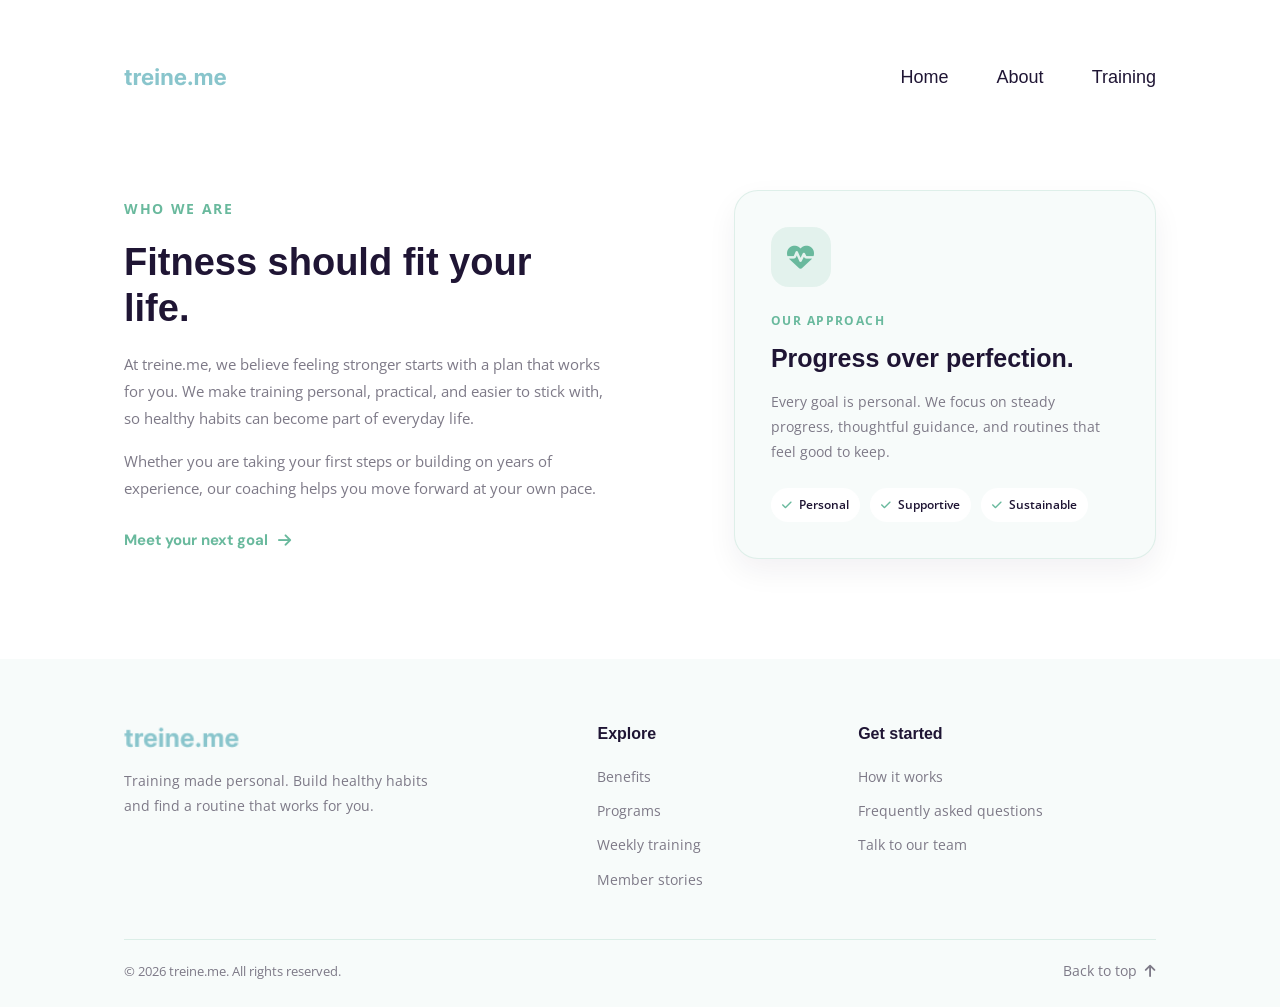
==== about.html @ 1affdba7 "about page added" ====
<!doctype html>
<html lang="en">
  <head>
    <meta charset="UTF-8" />
    <meta name="viewport" content="width=device-width, initial-scale=1.0" />
    <title>About | treine.me</title>
    <link rel="preconnect" href="https://fonts.googleapis.com" />
    <link rel="preconnect" href="https://fonts.gstatic.com" crossorigin />
    <link
      href="https://fonts.googleapis.com/css2?family=DM+Sans:ital,opsz,wght@0,9..40,100..1000;1,9..40,100..1000;family=Mulish:ital,wght@0,200..1000;1,200..1000&family=Open+Sans:ital,wght@0,300..800;1,300..800&display=swap"
      rel="stylesheet"
    />
    <link rel="stylesheet" href="./css/all.min.css" />
    <link rel="stylesheet" href="./css/style.css" />
  </head>
  <body>
    <!-- ==== Navbar Section Start ==== -->
    <nav id="navbar">
      <div class="container">
        <div class="nav_wrapper">
          <div class="logo">
            <a href="./index.html#banner" aria-label="treine.me home">
              <img src="./images/logo.png" alt="treine.me" />
            </a>
          </div>
          <ul class="nav_menu">
            <li><a href="./index.html#banner">Home</a></li>
            <li><a href="#about" aria-current="page">About</a></li>
            <li><a href="./index.html#programs">Training</a></li>
          </ul>
        </div>
      </div>
    </nav>
    <!-- ==== Navbar Section End ==== -->

    <!-- ==== About Section Start ==== -->
    <main>
      <section id="about">
        <div class="container about_wrapper">
          <div class="about_content">
            <p class="section_tag">who we are</p>
            <h1>Fitness should fit your life.</h1>
            <p class="about_text">
              At treine.me, we believe feeling stronger starts with a plan that
              works for you. We make training personal, practical, and easier to
              stick with, so healthy habits can become part of everyday life.
            </p>
            <p class="about_text">
              Whether you are taking your first steps or building on years of
              experience, our coaching helps you move forward at your own pace.
            </p>
            <a href="./index.html#join_now" class="about_link">
              Meet your next goal
              <i class="fa-solid fa-arrow-right" aria-hidden="true"></i>
            </a>
          </div>

          <div class="about_highlight">
            <div class="about_highlight_icon">
              <i class="fa-solid fa-heart-pulse" aria-hidden="true"></i>
            </div>
            <p class="about_highlight_tag">our approach</p>
            <h2>Progress over perfection.</h2>
            <p class="about_highlight_text">
              Every goal is personal. We focus on steady progress, thoughtful
              guidance, and routines that feel good to keep.
            </p>
            <div class="about_values">
              <span><i class="fa-solid fa-check" aria-hidden="true"></i> Personal</span>
              <span><i class="fa-solid fa-check" aria-hidden="true"></i> Supportive</span>
              <span><i class="fa-solid fa-check" aria-hidden="true"></i> Sustainable</span>
            </div>
          </div>
        </div>
      </section>
    </main>
    <!-- ==== About Section End ==== -->

    <!-- ==== Footer Section Start ==== -->
    <footer id="footer">
      <div class="container">
        <div class="footer_main">
          <div class="footer_brand">
            <a href="./index.html#banner" aria-label="treine.me home">
              <img src="./images/logo.png" alt="treine.me" />
            </a>
            <p>
              Training made personal. Build healthy habits and find a routine
              that works for you.
            </p>
          </div>

          <div class="footer_column">
            <h2>Explore</h2>
            <ul>
              <li><a href="./index.html#features">Benefits</a></li>
              <li><a href="./index.html#programs">Programs</a></li>
              <li><a href="./index.html#training_schedule">Weekly training</a></li>
              <li><a href="./index.html#testimonials">Member stories</a></li>
            </ul>
          </div>

          <div class="footer_column">
            <h2>Get started</h2>
            <ul>
              <li><a href="./index.html#journey">How it works</a></li>
              <li><a href="./index.html#faq">Frequently asked questions</a></li>
              <li><a href="./index.html#join_now">Talk to our team</a></li>
            </ul>
          </div>
        </div>

        <div class="footer_bottom">
          <p>&copy; 2026 treine.me. All rights reserved.</p>
          <a href="#navbar">
            Back to top
            <i class="fa-solid fa-arrow-up" aria-hidden="true"></i>
          </a>
        </div>
      </div>
    </footer>
    <!-- ==== Footer Section End ==== -->
  </body>
</html>
---- css/style.css ----
*{
    padding: 0;
    margin: 0;
    box-sizing: border-box;
    font-family: "Mulish", sans-serif;
}
ul,ol,dl{
    list-style-type: none;
}
a{
    text-decoration: none;
}
h1,h2,h3,h4,h5,h6,p{
    padding: 0;
    margin: 0;
    line-height: 0.8;
}
.container{
    max-width: 1032px;
    margin: 0 auto;
}

/* ==== Navbar Section Style Start ==== */
#navbar {
  padding-top: 64px;
}

.nav_wrapper {
  display: flex;
  align-items: center;
  justify-content: space-between;
}

.nav_menu {
  display: flex;
  align-items: center;
  gap: 48px;
}

.nav_menu li a {
  font-weight: 400;
  font-size: 18px;
  line-height: 23px;
  color: #1F1534;
  transition: all linear 0.3s;
}

.nav_menu li a:hover {
  font-weight: 700;
}
/* ==== Navbar Section Style End ==== */


/* ==== Banner Section Style Start ==== */
#banner {
  padding: 21px 0;
}

.banner_wrapper {
  display: flex;
  align-items: center;
  justify-content: space-between;
}

.banner_content {
  width: 50%;
}

.banner_content h1 {
  font-weight: 400;
  font-size: 48px;
  line-height: 150%;
  color: #000000;
}

.banner_content h1 span {
  font-weight: 700;
  color: #89C5CC;
}

.banner_content p {
  width: 400px;
  font-family: "Open Sans", sans-serif;
  font-weight: 400;
  font-size: 16px;
  line-height: 160%;
  color: #7D7987;
  margin-top: 16px;
  margin-bottom: 48px;
}

.banner_content p span {
  font-weight: 700;
}

.btn_start {
  display: inline-flex;
  align-items: center;
  gap: 8px;
  padding: 16px 32px;
  border-radius: 4px;
  background: #69B99D;
  font-family: "DM Sans", sans-serif;
  font-weight: 500;
  font-size: 16px;
  line-height: 21px;
  color: #F9F9F9;
}

.btn_start i {
  font-size: 24px;
}

.btn_start:hover {
  background: #F9F9F9;
  color: #69B99D;
  transform: translateY(-2px);
}

.banner_img {
  width: 50%;
  display: flex;
  justify-content: flex-end;
}

.banner_img img {
  width: 520px;
  height: 515px;
}

.banner_footer {
  margin-top: 45px;
  display: flex;
  justify-content: center;
  align-items: center;
  position: relative;
}

.message_note {
  font-family: "Open Sans", sans-serif;
  font-weight: 400;
  font-size: 14px;
  line-height: 160%;
  color: #000000;
  text-align: center;
}

.message_note span {
  font-weight: 700;
}

.dots_pattern {
  position: absolute;
  content: "";
  right: -50px;
  bottom: -70px;
}

.dots_pattern img {
  width: 98px;
  height: 88px;
}
/* ==== Banner Section Style End ==== */

/* ==== Features Section Style Start ==== */
#features {
  padding: 80px 0 120px;
}

.section_heading {
  text-align: center;
  margin-bottom: 48px;
}

.section_tag {
  font-family: "Open Sans", sans-serif;
  font-weight: 700;
  font-size: 14px;
  line-height: 160%;
  letter-spacing: 0.12em;
  text-transform: uppercase;
  color: #69B99D;
  margin-bottom: 20px;
}

.section_heading h2 {
  font-weight: 700;
  font-size: 38px;
  line-height: 120%;
  color: #1F1534;
}

.features_wrapper {
  display: flex;
  align-items: stretch;
  justify-content: center;
  gap: 30px;
  flex-wrap: wrap;
}

.feature_item {
  width: 320px;
  background: #ffffff;
  border: 1px solid rgba(105, 185, 157, 0.18);
  border-radius: 20px;
  padding: 32px 24px;
  box-shadow: 0 12px 30px rgba(31, 21, 52, 0.08);
  transition: all linear 0.3s;
}

.feature_item:hover {
  transform: translateY(-8px);
  box-shadow: 0 18px 35px rgba(31, 21, 52, 0.12);
}

.feature_icon {
  width: 64px;
  height: 64px;
  display: flex;
  align-items: center;
  justify-content: center;
  background: rgba(105, 185, 157, 0.12);
  border-radius: 16px;
  margin-bottom: 24px;
}

.feature_icon i {
  font-size: 28px;
  color: #69B99D;
}

.feature_item h3 {
  font-weight: 700;
  font-size: 24px;
  line-height: 130%;
  color: #1F1534;
  margin-bottom: 16px;
}

.feature_item p {
  font-family: "Open Sans", sans-serif;
  font-weight: 400;
  font-size: 15px;
  line-height: 180%;
  color: #7D7987;
}
/* ==== Features Section Style End ==== */

/* ==== About Section Style Start ==== */
#about {
  padding: 100px 120px;
}

.about_wrapper {
  display: flex;
  align-items: center;
  justify-content: space-between;
  gap: 64px;
}

.about_content {
  width: calc(56% - 32px);
}

.about_content h1,
.about_content h2 {
  max-width: 470px;
  margin-bottom: 20px;
  color: #1F1534;
  font-size: 38px;
  font-weight: 700;
  line-height: 120%;
}

.about_text {
  max-width: 480px;
  margin-bottom: 16px;
  color: #7D7987;
  font-family: "Open Sans", sans-serif;
  font-size: 15px;
  line-height: 180%;
}

.about_link {
  display: inline-flex;
  align-items: center;
  gap: 10px;
  margin-top: 12px;
  color: #69B99D;
  font-family: "DM Sans", sans-serif;
  font-size: 15px;
  font-weight: 700;
  line-height: 21px;
}

.about_link i {
  transition: transform 0.2s ease;
}

.about_link:hover i {
  transform: translateX(4px);
}

.about_highlight {
  width: calc(44% - 32px);
  padding: 36px;
  border: 1px solid rgba(105, 185, 157, 0.18);
  border-radius: 24px;
  background: #F7FBFA;
  box-shadow: 0 12px 30px rgba(31, 21, 52, 0.06);
}

.about_highlight_icon {
  display: flex;
  align-items: center;
  justify-content: center;
  width: 60px;
  height: 60px;
  margin-bottom: 24px;
  border-radius: 18px;
  background: rgba(105, 185, 157, 0.14);
  color: #69B99D;
  font-size: 27px;
}

.about_highlight_tag {
  margin-bottom: 12px;
  color: #69B99D;
  font-family: "Open Sans", sans-serif;
  font-size: 12px;
  font-weight: 700;
  letter-spacing: 0.12em;
  line-height: 160%;
  text-transform: uppercase;
}

.about_highlight h2,
.about_highlight h3 {
  margin-bottom: 14px;
  color: #1F1534;
  font-size: 25px;
  font-weight: 700;
  line-height: 130%;
}

.about_highlight_text {
  margin-bottom: 24px;
  color: #7D7987;
  font-family: "Open Sans", sans-serif;
  font-size: 14px;
  line-height: 180%;
}

.about_values {
  display: flex;
  flex-wrap: wrap;
  gap: 10px;
}

.about_values span {
  display: inline-flex;
  align-items: center;
  gap: 7px;
  padding: 8px 11px;
  border-radius: 999px;
  background: #FFFFFF;
  color: #1F1534;
  font-family: "Open Sans", sans-serif;
  font-size: 12px;
  font-weight: 600;
  line-height: 150%;
}

.about_values i {
  color: #69B99D;
  font-size: 11px;
}
/* ==== About Section Style End ==== */

/* ==== Programs Section Style Start ==== */
#programs {
  padding: 0 0 120px;
}

.programs_header {
  text-align: center;
  margin-bottom: 48px;
}

.programs_header h2 {
  font-weight: 700;
  font-size: 38px;
  line-height: 120%;
  color: #1F1534;
}

.programs_wrapper {
  display: flex;
  justify-content: center;
  align-items: stretch;
  gap: 30px;
  flex-wrap: wrap;
}

.program_card {
  width: 320px;
  background: #ffffff;
  border: 1px solid rgba(105, 185, 157, 0.18);
  border-radius: 20px;
  overflow: hidden;
  box-shadow: 0 12px 30px rgba(31, 21, 52, 0.08);
  transition: all linear 0.3s;
}

.program_card:hover {
  transform: translateY(-8px);
  box-shadow: 0 18px 35px rgba(31, 21, 52, 0.12);
}

.feature_card_active {
  background: #69B99D;
  border-color: #69B99D;
}

.program_image {
  width: 100%;
  height: 220px;
  overflow: hidden;
}

.program_image img {
  width: 100%;
  height: 100%;
  object-fit: cover;
  display: block;
}

.program_content {
  padding: 28px 24px 30px;
}

.program_badge {
  display: inline-block;
  padding: 8px 12px;
  border-radius: 999px;
  background: rgba(105, 185, 157, 0.12);
  color: #69B99D;
  font-family: "Open Sans", sans-serif;
  font-size: 12px;
  font-weight: 700;
  letter-spacing: 0.08em;
  text-transform: uppercase;
  margin-bottom: 18px;
}

.feature_card_active .program_badge,
.feature_card_active .program_link,
.feature_card_active .program_content h3,
.feature_card_active .program_content p {
  color: #ffffff;
}

.feature_card_active .program_badge {
  background: rgba(255, 255, 255, 0.2);
}

.program_content h3 {
  font-weight: 700;
  font-size: 26px;
  line-height: 130%;
  color: #1F1534;
  margin-bottom: 14px;
}

.program_content p {
  font-family: "Open Sans", sans-serif;
  font-weight: 400;
  font-size: 15px;
  line-height: 180%;
  color: #7D7987;
  margin-bottom: 20px;
}

.program_link {
  font-family: "DM Sans", sans-serif;
  font-weight: 700;
  font-size: 15px;
  line-height: 20px;
  color: #69B99D;
}
/* ==== Programs Section Style End ==== */

/* ==== Journey Section Style Start ==== */
#journey {
  padding: 0 0 120px;
}

.journey_inner {
  display: flex;
  align-items: center;
  justify-content: space-between;
  gap: 56px;
}

.journey_content,
.journey_image {
  width: 50%;
}

.journey_content h2 {
  font-weight: 700;
  font-size: 38px;
  line-height: 120%;
  color: #1F1534;
  margin-bottom: 20px;
}

.journey_text {
  font-family: "Open Sans", sans-serif;
  font-weight: 400;
  font-size: 16px;
  line-height: 180%;
  color: #7D7987;
  max-width: 470px;
}

.journey_list {
  margin: 28px 0 34px;
  display: flex;
  flex-direction: column;
  gap: 18px;
}

.journey_list li {
  display: flex;
  align-items: center;
  gap: 14px;
  font-family: "Open Sans", sans-serif;
  font-weight: 600;
  font-size: 16px;
  line-height: 160%;
  color: #1F1534;
}

.journey_list li i {
  display: inline-flex;
  align-items: center;
  justify-content: center;
  width: 24px;
  height: 24px;
  border-radius: 50%;
  background: #69B99D;
  color: #FFFFFF;
  font-size: 12px;
}

.journey_image {
  display: flex;
  justify-content: flex-end;
}

.journey_image img {
  width: 100%;
  max-width: 500px;
  height: 520px;
  object-fit: cover;
  border-radius: 28px;
  box-shadow: 0 18px 45px rgba(31, 21, 52, 0.12);
}
/* ==== Journey Section Style End ==== */

/* ==== Training Schedule Section Style Start ==== */
#training_schedule {
  padding: 80px 0 120px;
  background: #F7FBFA;
}

.schedule_header {
  display: flex;
  align-items: flex-end;
  justify-content: space-between;
  gap: 40px;
  margin-bottom: 48px;
}

.schedule_header h2 {
  max-width: 520px;
  font-weight: 700;
  font-size: 38px;
  line-height: 120%;
  color: #1F1534;
}

.schedule_intro {
  max-width: 390px;
  font-family: "Open Sans", sans-serif;
  font-size: 15px;
  line-height: 180%;
  color: #7D7987;
}

.schedule_grid {
  display: grid;
  grid-template-columns: repeat(3, minmax(0, 1fr));
  gap: 24px;
}

.schedule_card {
  position: relative;
  padding: 30px 28px;
  background: #FFFFFF;
  border: 1px solid rgba(105, 185, 157, 0.18);
  border-radius: 20px;
  box-shadow: 0 12px 30px rgba(31, 21, 52, 0.06);
  transition: transform 0.3s ease, box-shadow 0.3s ease;
}

.schedule_card:hover {
  transform: translateY(-6px);
  box-shadow: 0 18px 35px rgba(31, 21, 52, 0.1);
}

.schedule_card_highlight {
  background: #69B99D;
  border-color: #69B99D;
}

.schedule_day {
  display: inline-block;
  padding: 7px 12px;
  border-radius: 999px;
  background: rgba(105, 185, 157, 0.12);
  color: #69B99D;
  font-family: "Open Sans", sans-serif;
  font-size: 12px;
  font-weight: 700;
  letter-spacing: 0.06em;
  text-transform: uppercase;
}

.schedule_icon {
  display: flex;
  align-items: center;
  justify-content: center;
  width: 56px;
  height: 56px;
  margin: 24px 0 20px;
  border-radius: 16px;
  background: rgba(105, 185, 157, 0.12);
  color: #69B99D;
  font-size: 24px;
}

.schedule_card h3 {
  margin-bottom: 12px;
  color: #1F1534;
  font-size: 21px;
  line-height: 130%;
}

.schedule_card > p {
  min-height: 54px;
  margin-bottom: 20px;
  color: #7D7987;
  font-family: "Open Sans", sans-serif;
  font-size: 14px;
  line-height: 180%;
}

.schedule_duration {
  color: #69B99D;
  font-family: "DM Sans", sans-serif;
  font-size: 14px;
  font-weight: 700;
}

.schedule_card_highlight .schedule_day,
.schedule_card_highlight .schedule_icon {
  background: rgba(255, 255, 255, 0.2);
  color: #FFFFFF;
}

.schedule_card_highlight h3,
.schedule_card_highlight > p,
.schedule_card_highlight .schedule_duration {
  color: #FFFFFF;
}
/* ==== Training Schedule Section Style End ==== */

/* ==== Testimonials Section Style Start ==== */
#testimonials {
  padding: 0 0 120px;
}

.testimonials_header {
  text-align: center;
  margin-bottom: 48px;
}

.testimonials_header h2 {
  font-weight: 700;
  font-size: 38px;
  line-height: 120%;
  color: #1F1534;
}

.testimonials_wrapper {
  display: flex;
  justify-content: center;
  align-items: stretch;
  gap: 30px;
  flex-wrap: wrap;
}

.testimonial_card {
  width: 320px;
  padding: 30px 26px;
  background: #ffffff;
  border: 1px solid rgba(105, 185, 157, 0.18);
  border-radius: 20px;
  box-shadow: 0 12px 30px rgba(31, 21, 52, 0.08);
}

.testimonial_rating {
  display: flex;
  gap: 5px;
  color: #E8AA45;
  font-size: 14px;
  margin-bottom: 20px;
}

.testimonial_quote {
  font-family: "Open Sans", sans-serif;
  font-weight: 400;
  font-size: 15px;
  line-height: 180%;
  color: #7D7987;
  margin-bottom: 26px;
}

.testimonial_member {
  display: flex;
  align-items: center;
  gap: 14px;
}

.member_avatar {
  width: 48px;
  height: 48px;
  display: flex;
  align-items: center;
  justify-content: center;
  border-radius: 50%;
  background: rgba(105, 185, 157, 0.14);
  color: #69B99D;
  font-family: "DM Sans", sans-serif;
  font-size: 15px;
  font-weight: 700;
}

.testimonial_member h3 {
  font-weight: 700;
  font-size: 16px;
  line-height: 130%;
  color: #1F1534;
  margin-bottom: 5px;
}

.testimonial_member p {
  font-family: "Open Sans", sans-serif;
  font-weight: 400;
  font-size: 13px;
  line-height: 150%;
  color: #7D7987;
}
/* ==== Testimonials Section Style End ==== */

/* ==== Frequently Asked Questions Section Style Start ==== */
#faq {
  padding: 0 0 120px;
}

.faq_header {
  margin-bottom: 40px;
  text-align: center;
}

.faq_header h2 {
  margin-bottom: 14px;
  color: #1F1534;
  font-size: 38px;
  font-weight: 700;
  line-height: 120%;
}

.faq_header > p:last-child {
  color: #7D7987;
  font-family: "Open Sans", sans-serif;
  font-size: 15px;
  line-height: 180%;
}

.faq_list {
  max-width: 800px;
  margin: 0 auto;
}

.faq_item {
  padding: 22px 24px;
  border-bottom: 1px solid rgba(105, 185, 157, 0.24);
}

.faq_item:first-child {
  border-top: 1px solid rgba(105, 185, 157, 0.24);
}

.faq_item summary {
  display: flex;
  align-items: center;
  justify-content: space-between;
  gap: 20px;
  color: #1F1534;
  cursor: pointer;
  font-size: 18px;
  font-weight: 700;
  line-height: 150%;
  list-style: none;
}

.faq_item summary::-webkit-details-marker {
  display: none;
}

.faq_item summary::after {
  content: "+";
  flex-shrink: 0;
  color: #69B99D;
  font-family: "Open Sans", sans-serif;
  font-size: 26px;
  font-weight: 400;
  line-height: 1;
}

.faq_item[open] summary::after {
  content: "\2212";
}

.faq_item > p {
  max-width: 680px;
  padding-top: 14px;
  color: #7D7987;
  font-family: "Open Sans", sans-serif;
  font-size: 15px;
  line-height: 180%;
}
/* ==== Frequently Asked Questions Section Style End ==== */

/* ==== Call To Action Section Style Start ==== */
#join_now {
  padding: 0 0 120px;
}

.join_now_wrapper {
  display: flex;
  align-items: center;
  justify-content: space-between;
  gap: 32px;
  padding: 56px 64px;
  background: #69B99D;
  border-radius: 24px;
}

.join_now_content {
  max-width: 610px;
}

.join_now_tag {
  font-family: "Open Sans", sans-serif;
  font-weight: 700;
  font-size: 13px;
  line-height: 160%;
  letter-spacing: 0.12em;
  text-transform: uppercase;
  color: rgba(255, 255, 255, 0.8);
  margin-bottom: 16px;
}

.join_now_content h2 {
  font-weight: 700;
  font-size: 36px;
  line-height: 125%;
  color: #FFFFFF;
  margin-bottom: 16px;
}

.join_now_content > p:last-child {
  max-width: 520px;
  font-family: "Open Sans", sans-serif;
  font-weight: 400;
  font-size: 15px;
  line-height: 180%;
  color: rgba(255, 255, 255, 0.9);
}

.join_now_btn {
  display: inline-flex;
  flex-shrink: 0;
  align-items: center;
  justify-content: center;
  gap: 10px;
  padding: 16px 24px;
  border: 1px solid #FFFFFF;
  border-radius: 4px;
  background: #FFFFFF;
  font-family: "DM Sans", sans-serif;
  font-weight: 700;
  font-size: 15px;
  line-height: 21px;
  color: #69B99D;
  transition: all linear 0.3s;
}

.join_now_btn i {
  font-size: 20px;
}

.join_now_btn:hover {
  background: transparent;
  color: #FFFFFF;
}
/* ==== Call To Action Section Style End ==== */

/* ==== Footer Section Style Start ==== */
#footer {
  padding: 64px 0 24px;
  background: #F7FBFA;
}

.footer_main {
  display: grid;
  grid-template-columns: 2fr 1fr 1.4fr;
  gap: 48px;
  padding-bottom: 48px;
}

.footer_brand img {
  display: block;
  width: 120px;
  height: auto;
  margin-bottom: 20px;
}

.footer_brand > p {
  max-width: 320px;
  color: #7D7987;
  font-family: "Open Sans", sans-serif;
  font-size: 14px;
  line-height: 180%;
}

.footer_column h2 {
  margin-bottom: 20px;
  color: #1F1534;
  font-size: 16px;
  font-weight: 700;
  line-height: 140%;
}

.footer_column ul {
  display: flex;
  flex-direction: column;
  gap: 12px;
}

.footer_column a,
.footer_bottom a {
  color: #7D7987;
  font-family: "Open Sans", sans-serif;
  font-size: 14px;
  line-height: 160%;
  transition: color 0.2s ease;
}

.footer_column a:hover,
.footer_bottom a:hover {
  color: #69B99D;
}

.footer_bottom {
  display: flex;
  align-items: center;
  justify-content: space-between;
  gap: 20px;
  padding-top: 20px;
  border-top: 1px solid rgba(105, 185, 157, 0.2);
}

.footer_bottom p {
  color: #7D7987;
  font-family: "Open Sans", sans-serif;
  font-size: 13px;
  line-height: 160%;
}

.footer_bottom a {
  display: inline-flex;
  align-items: center;
  gap: 8px;
}
/* ==== Footer Section Style End ==== */
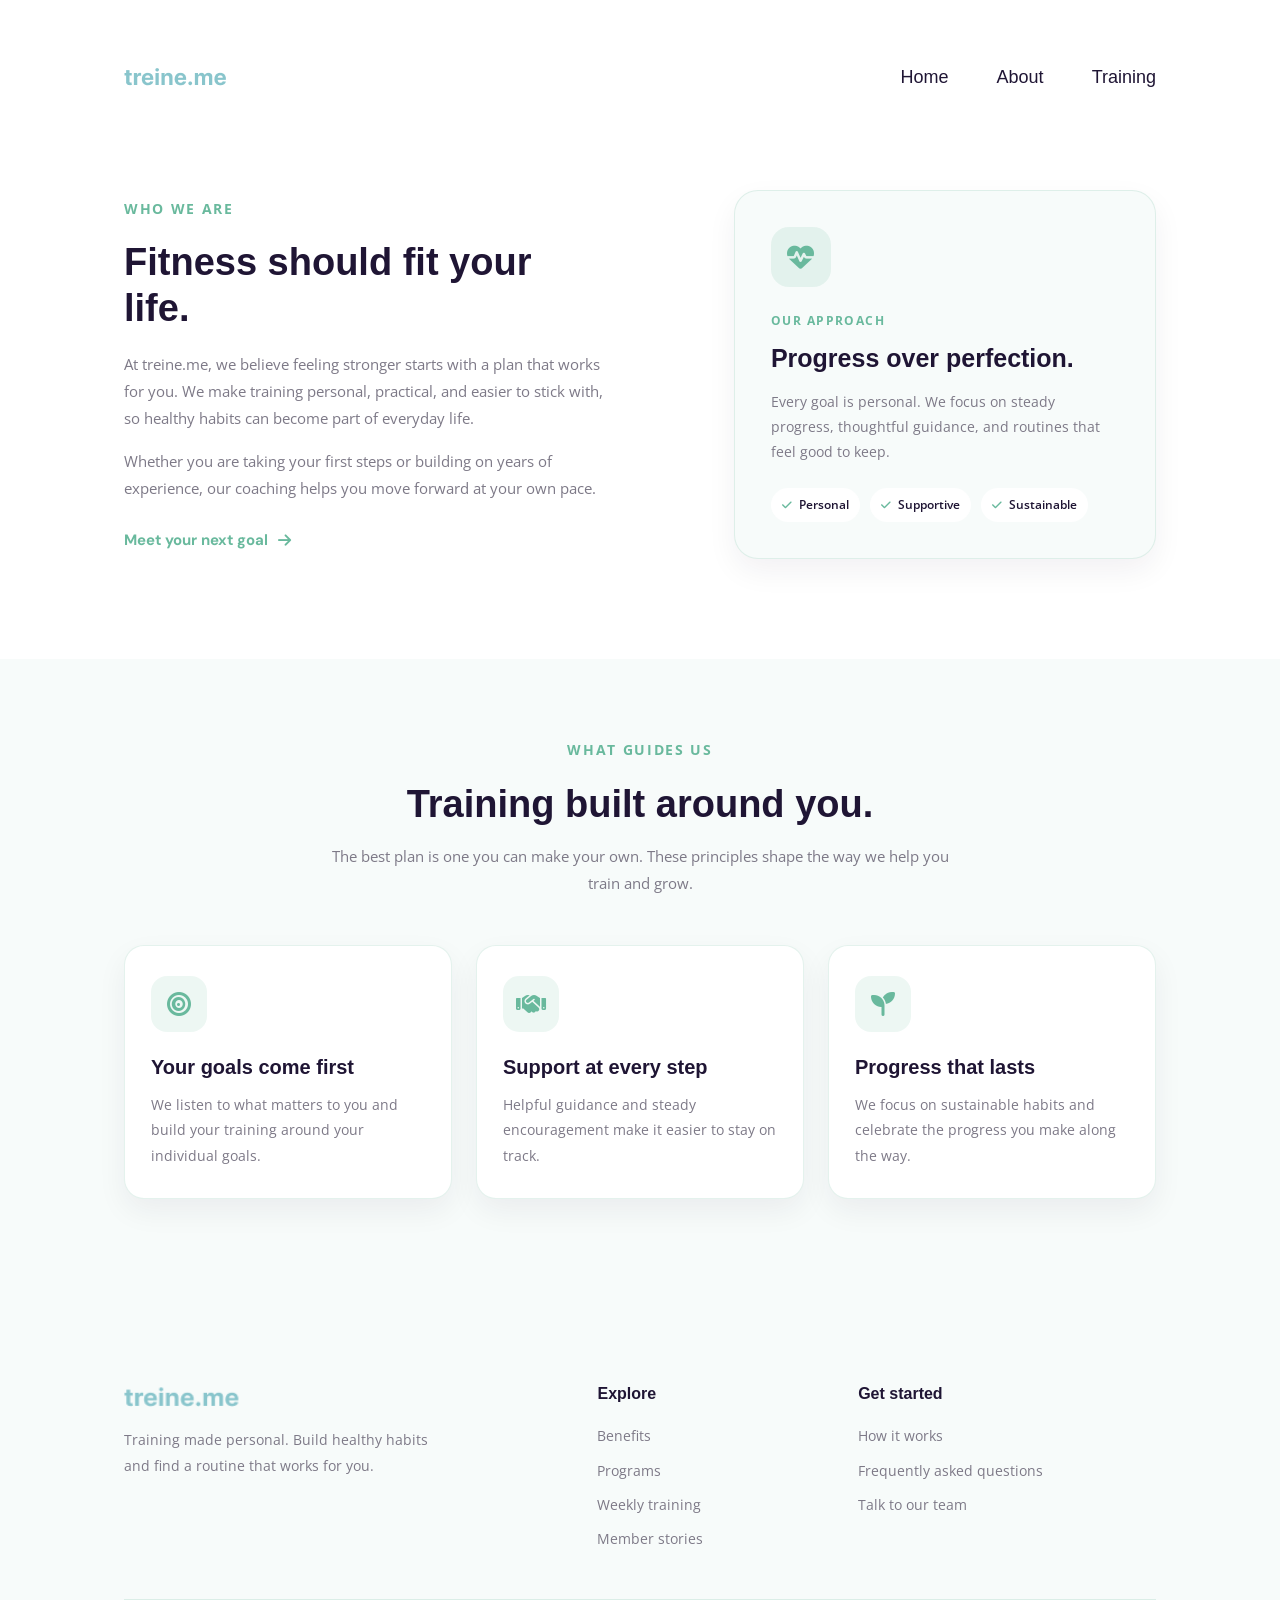
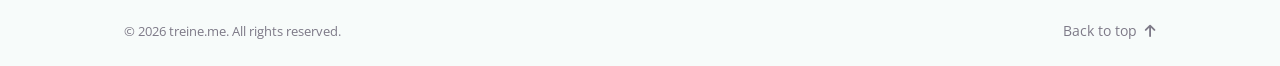
==== commit bfc3877d: "values section added" ====
--- a/about.html
+++ b/about.html
@@ -73,6 +73,55 @@
           </div>
         </div>
       </section>
+      <!-- ==== Our Values Section Start ==== -->
+      <section id="about_values_section">
+        <div class="container">
+          <div class="about_values_header">
+            <p class="section_tag">what guides us</p>
+            <h2>Training built around you.</h2>
+            <p>
+              The best plan is one you can make your own. These principles shape
+              the way we help you train and grow.
+            </p>
+          </div>
+
+          <div class="about_values_grid">
+            <article class="about_value_card">
+              <div class="about_value_icon">
+                <i class="fa-solid fa-bullseye" aria-hidden="true"></i>
+              </div>
+              <h3>Your goals come first</h3>
+              <p>
+                We listen to what matters to you and build your training around
+                your individual goals.
+              </p>
+            </article>
+
+            <article class="about_value_card">
+              <div class="about_value_icon">
+                <i class="fa-solid fa-handshake" aria-hidden="true"></i>
+              </div>
+              <h3>Support at every step</h3>
+              <p>
+                Helpful guidance and steady encouragement make it easier to
+                stay on track.
+              </p>
+            </article>
+
+            <article class="about_value_card">
+              <div class="about_value_icon">
+                <i class="fa-solid fa-seedling" aria-hidden="true"></i>
+              </div>
+              <h3>Progress that lasts</h3>
+              <p>
+                We focus on sustainable habits and celebrate the progress you
+                make along the way.
+              </p>
+            </article>
+          </div>
+        </div>
+      </section>
+      <!-- ==== Our Values Section End ==== -->
     </main>
     <!-- ==== About Section End ==== -->
 
--- a/css/style.css
+++ b/css/style.css
@@ -377,6 +377,76 @@
 }
 /* ==== About Section Style End ==== */
 
+/* ==== About Values Section Style Start ==== */
+#about_values_section {
+  padding: 80px 0 120px;
+  background: #F7FBFA;
+}
+
+.about_values_header {
+  max-width: 650px;
+  margin: 0 auto 48px;
+  text-align: center;
+}
+
+.about_values_header h2 {
+  margin-bottom: 16px;
+  color: #1F1534;
+  font-size: 38px;
+  font-weight: 700;
+  line-height: 120%;
+}
+
+.about_values_header > p:last-child {
+  color: #7D7987;
+  font-family: "Open Sans", sans-serif;
+  font-size: 15px;
+  line-height: 180%;
+}
+
+.about_values_grid {
+  display: grid;
+  grid-template-columns: repeat(3, minmax(0, 1fr));
+  gap: 24px;
+}
+
+.about_value_card {
+  padding: 30px 26px;
+  border: 1px solid rgba(105, 185, 157, 0.18);
+  border-radius: 20px;
+  background: #FFFFFF;
+  box-shadow: 0 12px 30px rgba(31, 21, 52, 0.06);
+}
+
+.about_value_icon {
+  display: flex;
+  align-items: center;
+  justify-content: center;
+  width: 56px;
+  height: 56px;
+  margin-bottom: 22px;
+  border-radius: 16px;
+  background: rgba(105, 185, 157, 0.12);
+  color: #69B99D;
+  font-size: 24px;
+}
+
+.about_value_card h3 {
+  margin-bottom: 12px;
+  color: #1F1534;
+  font-size: 20px;
+  font-weight: 700;
+  line-height: 130%;
+}
+
+.about_value_card p {
+  color: #7D7987;
+  font-family: "Open Sans", sans-serif;
+  font-size: 14px;
+  line-height: 180%;
+}
+/* ==== About Values Section Style End ==== */
+
 /* ==== Programs Section Style Start ==== */
 #programs {
   padding: 0 0 120px;
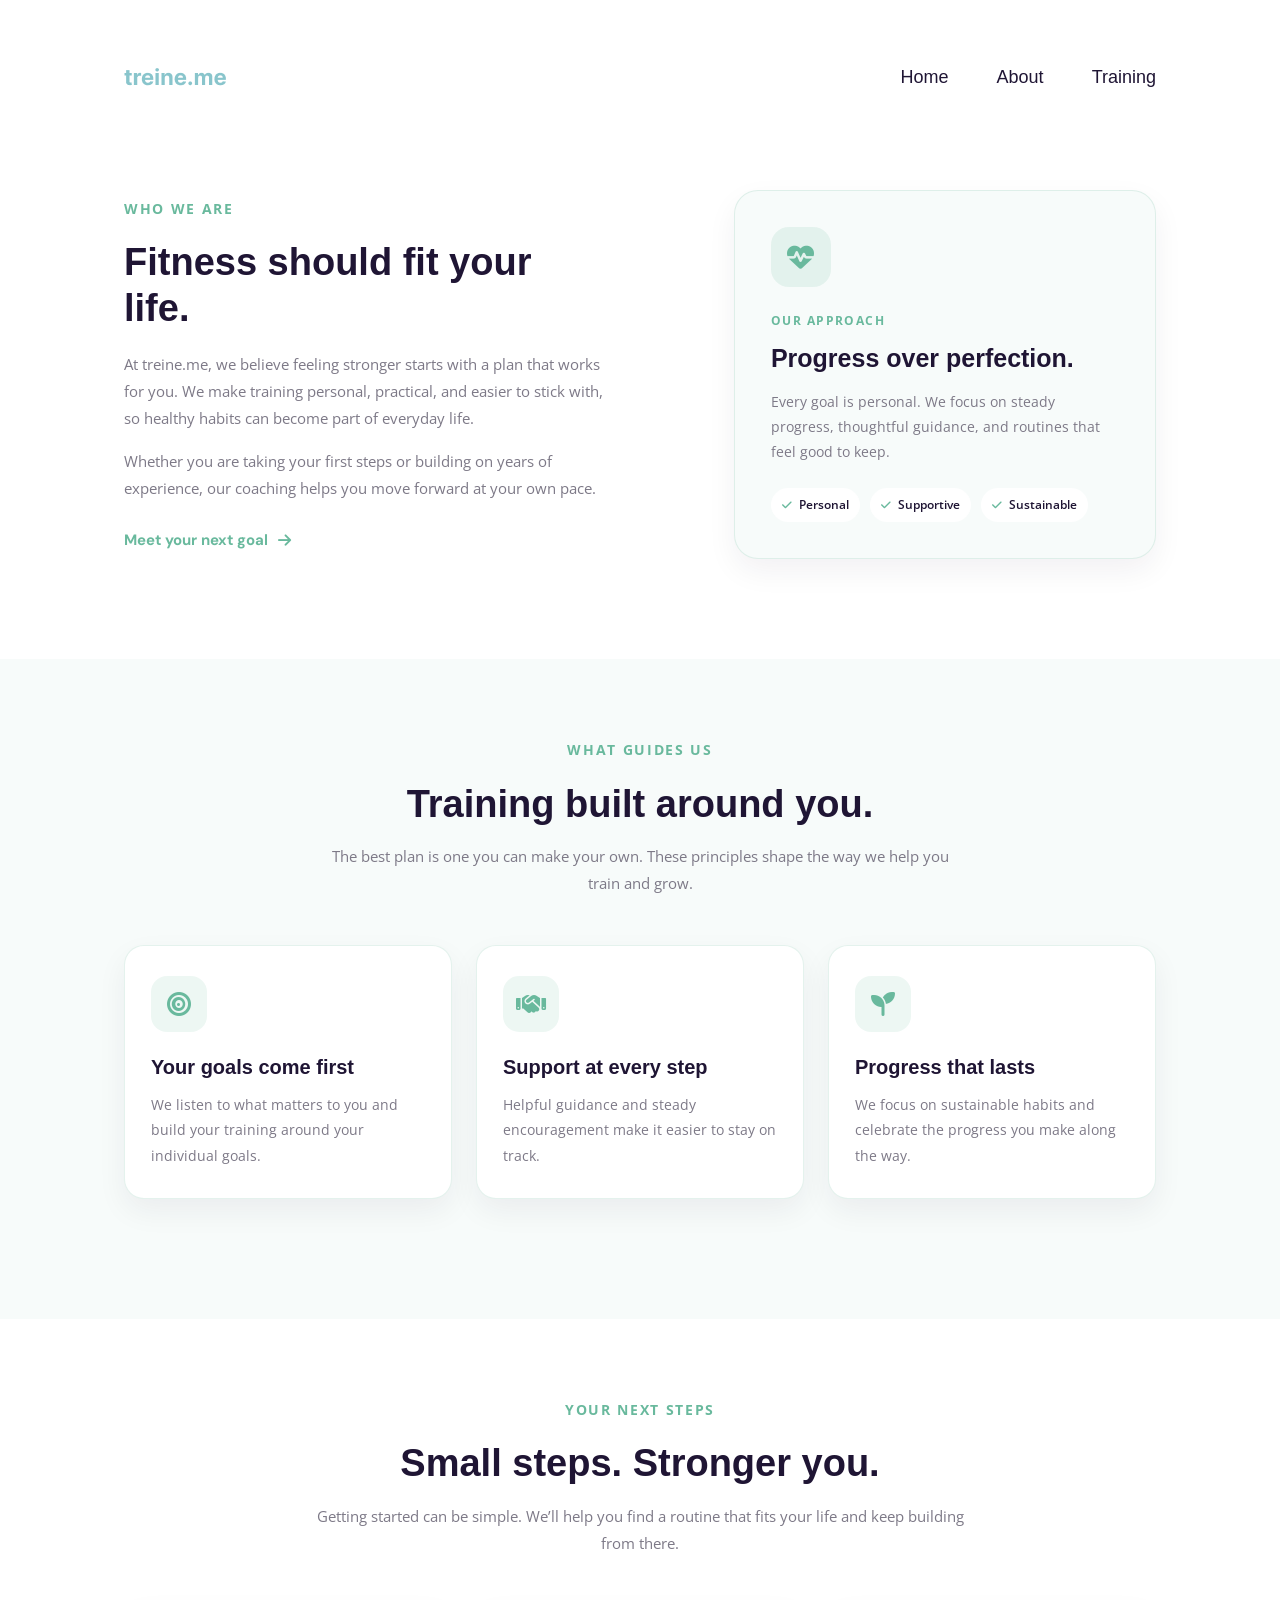
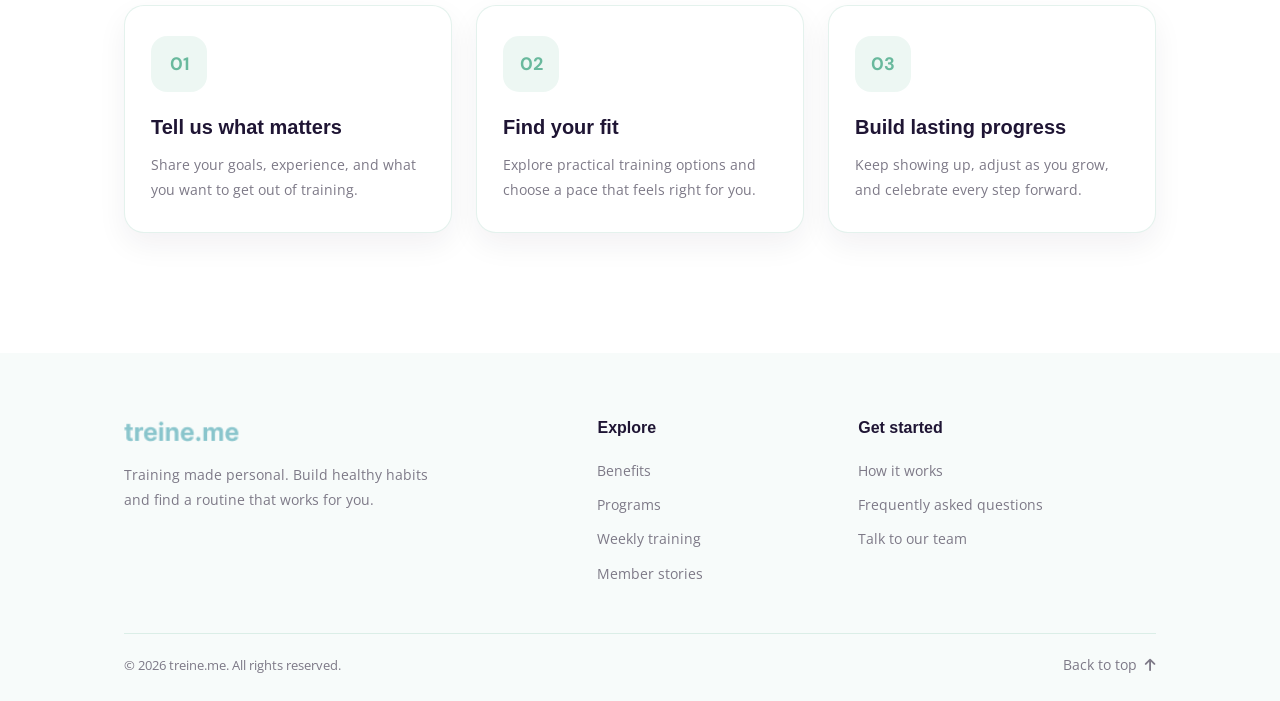
==== commit e301d2dc: "about journey section added" ====
--- a/about.html
+++ b/about.html
@@ -122,6 +122,50 @@
         </div>
       </section>
       <!-- ==== Our Values Section End ==== -->
+
+      <!-- ==== How It Works Section Start ==== -->
+      <section id="about_journey">
+        <div class="container">
+          <div class="about_journey_header">
+            <p class="section_tag">your next steps</p>
+            <h2>Small steps. Stronger you.</h2>
+            <p>
+              Getting started can be simple. We’ll help you find a routine that
+              fits your life and keep building from there.
+            </p>
+          </div>
+
+          <div class="about_journey_grid">
+            <article class="about_journey_step">
+              <span class="about_journey_number" aria-hidden="true">01</span>
+              <h3>Tell us what matters</h3>
+              <p>
+                Share your goals, experience, and what you want to get out of
+                training.
+              </p>
+            </article>
+
+            <article class="about_journey_step">
+              <span class="about_journey_number" aria-hidden="true">02</span>
+              <h3>Find your fit</h3>
+              <p>
+                Explore practical training options and choose a pace that feels
+                right for you.
+              </p>
+            </article>
+
+            <article class="about_journey_step">
+              <span class="about_journey_number" aria-hidden="true">03</span>
+              <h3>Build lasting progress</h3>
+              <p>
+                Keep showing up, adjust as you grow, and celebrate every step
+                forward.
+              </p>
+            </article>
+          </div>
+        </div>
+      </section>
+      <!-- ==== How It Works Section End ==== -->
     </main>
     <!-- ==== About Section End ==== -->
 
--- a/css/style.css
+++ b/css/style.css
@@ -405,9 +405,13 @@
 }
 
 .about_values_grid {
-  display: grid;
-  grid-template-columns: repeat(3, minmax(0, 1fr));
+  display: flex;
   gap: 24px;
+}
+
+.about_values_grid > * {
+  flex: 1;
+  min-width: 0;
 }
 
 .about_value_card {
@@ -446,6 +450,81 @@
   line-height: 180%;
 }
 /* ==== About Values Section Style End ==== */
+
+/* ==== About Journey Section Style Start ==== */
+#about_journey {
+  padding: 80px 0 120px;
+}
+
+.about_journey_header {
+  max-width: 650px;
+  margin: 0 auto 48px;
+  text-align: center;
+}
+
+.about_journey_header h2 {
+  margin-bottom: 16px;
+  color: #1F1534;
+  font-size: 38px;
+  font-weight: 700;
+  line-height: 120%;
+}
+
+.about_journey_header > p:last-child {
+  color: #7D7987;
+  font-family: "Open Sans", sans-serif;
+  font-size: 15px;
+  line-height: 180%;
+}
+
+.about_journey_grid {
+  display: flex;
+  gap: 24px;
+}
+
+.about_journey_grid > * {
+  flex: 1;
+  min-width: 0;
+}
+
+.about_journey_step {
+  padding: 30px 26px;
+  border: 1px solid rgba(105, 185, 157, 0.18);
+  border-radius: 20px;
+  background: #FFFFFF;
+  box-shadow: 0 12px 30px rgba(31, 21, 52, 0.06);
+}
+
+.about_journey_number {
+  display: inline-flex;
+  align-items: center;
+  justify-content: center;
+  width: 56px;
+  height: 56px;
+  margin-bottom: 22px;
+  border-radius: 16px;
+  background: rgba(105, 185, 157, 0.12);
+  color: #69B99D;
+  font-family: "DM Sans", sans-serif;
+  font-size: 18px;
+  font-weight: 700;
+}
+
+.about_journey_step h3 {
+  margin-bottom: 12px;
+  color: #1F1534;
+  font-size: 20px;
+  font-weight: 700;
+  line-height: 130%;
+}
+
+.about_journey_step p {
+  color: #7D7987;
+  font-family: "Open Sans", sans-serif;
+  font-size: 14px;
+  line-height: 180%;
+}
+/* ==== About Journey Section Style End ==== */
 
 /* ==== Programs Section Style Start ==== */
 #programs {
@@ -670,9 +749,13 @@
 }
 
 .schedule_grid {
-  display: grid;
-  grid-template-columns: repeat(3, minmax(0, 1fr));
+  display: flex;
   gap: 24px;
+}
+
+.schedule_grid > * {
+  flex: 1;
+  min-width: 0;
 }
 
 .schedule_card {
@@ -1007,10 +1090,24 @@
 }
 
 .footer_main {
-  display: grid;
-  grid-template-columns: 2fr 1fr 1.4fr;
+  display: flex;
   gap: 48px;
   padding-bottom: 48px;
+}
+
+.footer_brand {
+  flex: 2;
+  min-width: 0;
+}
+
+.footer_column:nth-child(2) {
+  flex: 1;
+  min-width: 0;
+}
+
+.footer_column:nth-child(3) {
+  flex: 1.4;
+  min-width: 0;
 }
 
 .footer_brand img {
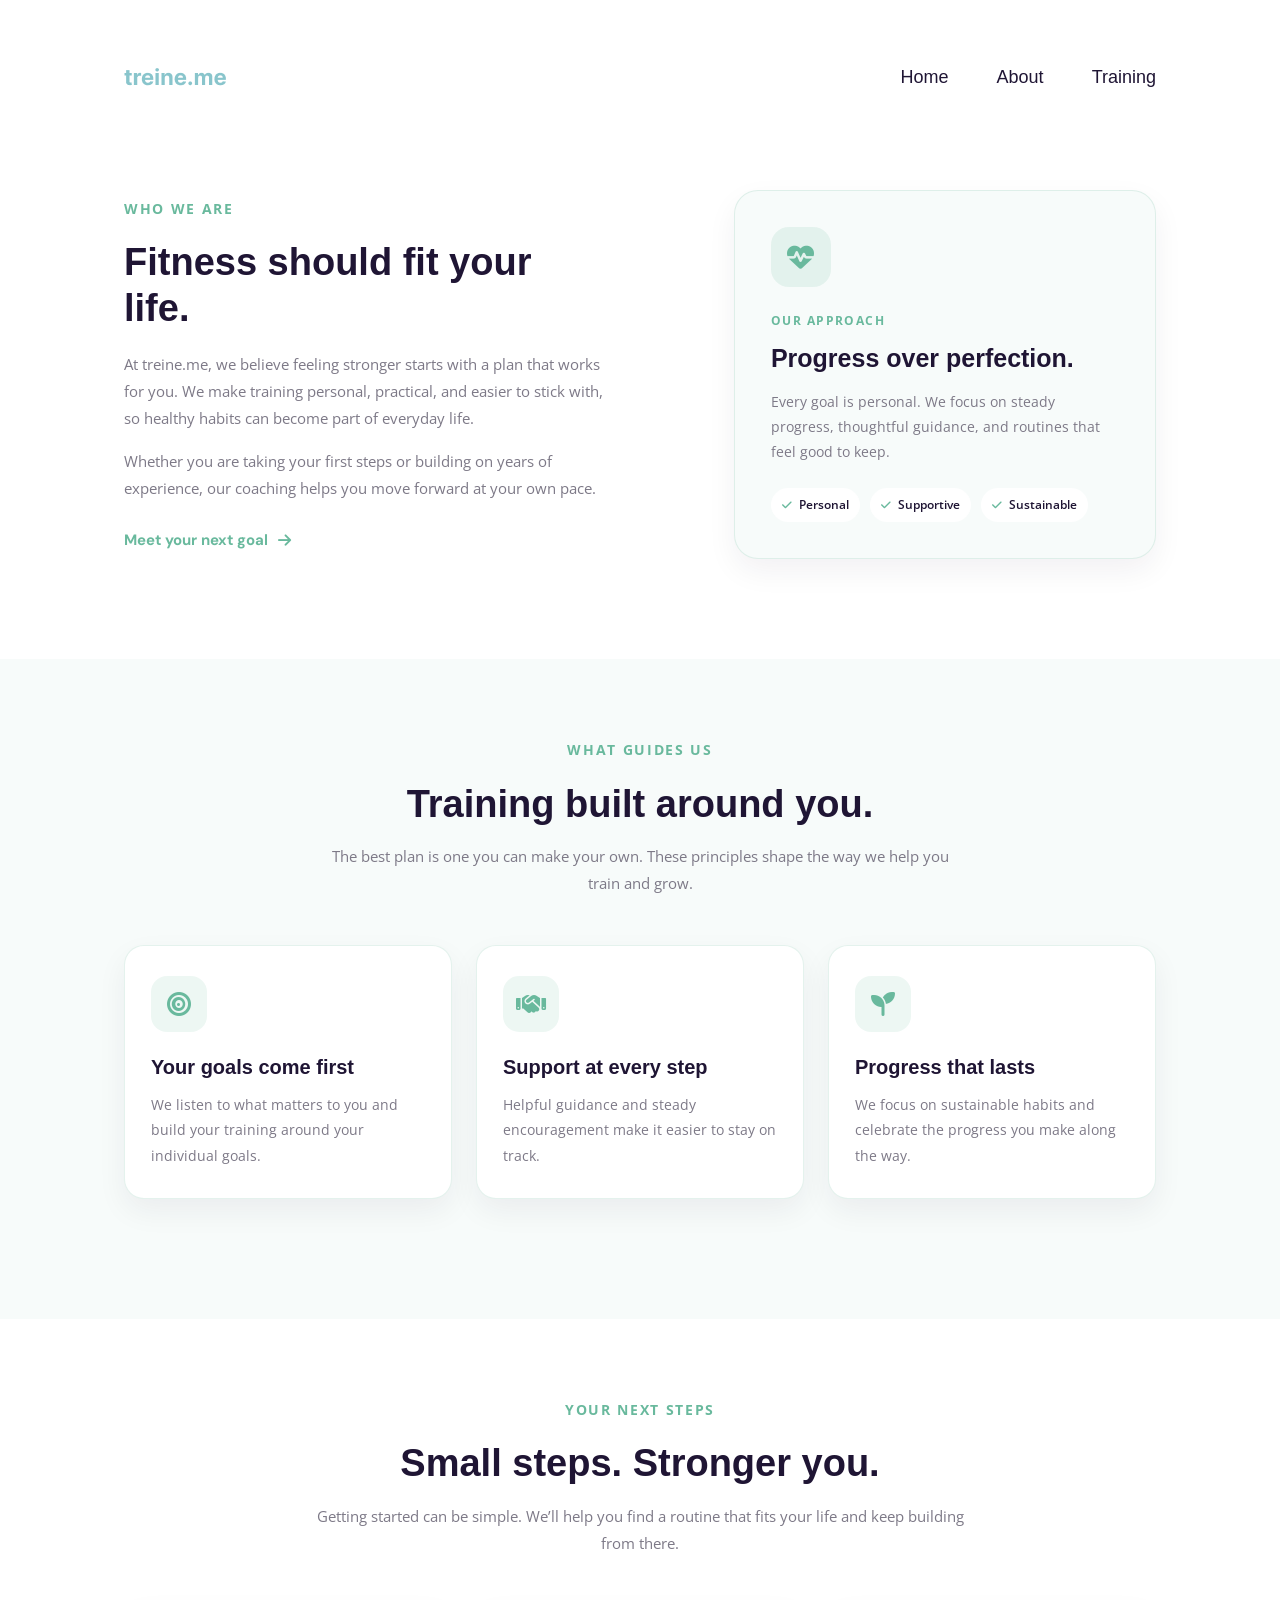
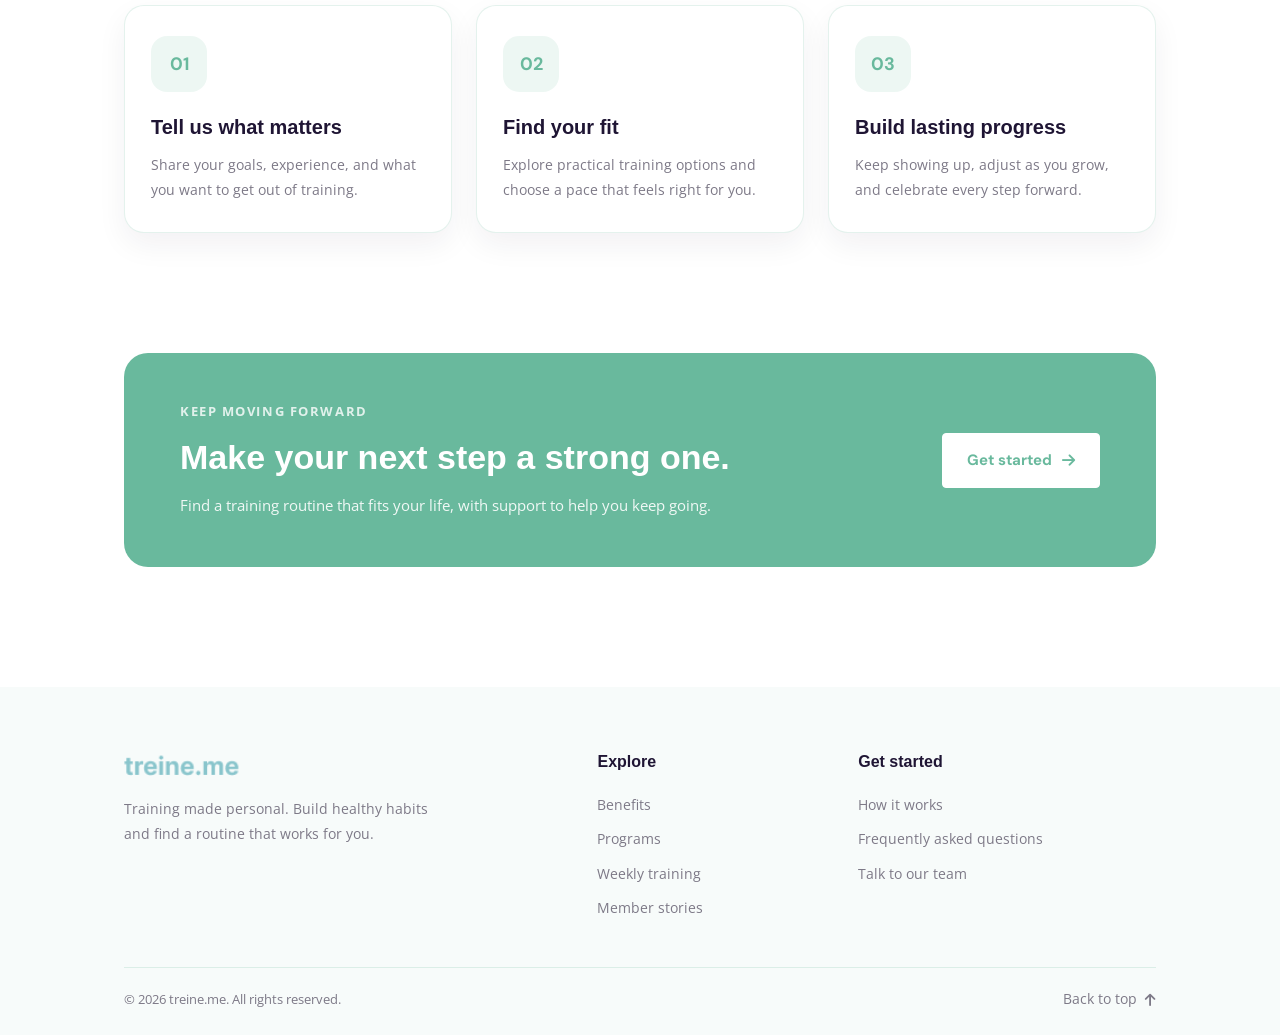
==== commit 81aa96c2: "about cta section added" ====
--- a/about.html
+++ b/about.html
@@ -166,6 +166,27 @@
         </div>
       </section>
       <!-- ==== How It Works Section End ==== -->
+
+      <!-- ==== About Call To Action Section Start ==== -->
+      <section id="about_next_step">
+        <div class="container">
+          <div class="about_next_step_wrapper">
+            <div class="about_next_step_content">
+              <p class="about_next_step_tag">keep moving forward</p>
+              <h2>Make your next step a strong one.</h2>
+              <p>
+                Find a training routine that fits your life, with support to
+                help you keep going.
+              </p>
+            </div>
+            <a class="about_next_step_link" href="./index.html#join_now">
+              Get started
+              <i class="fa-solid fa-arrow-right" aria-hidden="true"></i>
+            </a>
+          </div>
+        </div>
+      </section>
+      <!-- ==== About Call To Action Section End ==== -->
     </main>
     <!-- ==== About Section End ==== -->
 
--- a/css/style.css
+++ b/css/style.css
@@ -526,6 +526,72 @@
 }
 /* ==== About Journey Section Style End ==== */
 
+/* ==== About Call To Action Section Style Start ==== */
+#about_next_step {
+  padding: 0 0 120px;
+}
+
+.about_next_step_wrapper {
+  display: flex;
+  align-items: center;
+  justify-content: space-between;
+  gap: 32px;
+  padding: 48px 56px;
+  border-radius: 24px;
+  background: #69B99D;
+}
+
+.about_next_step_content {
+  flex: 1;
+  min-width: 0;
+}
+
+.about_next_step_tag {
+  margin-bottom: 14px;
+  color: rgba(255, 255, 255, 0.8);
+  font-family: "Open Sans", sans-serif;
+  font-size: 13px;
+  font-weight: 700;
+  letter-spacing: 0.12em;
+  line-height: 160%;
+  text-transform: uppercase;
+}
+
+.about_next_step_content h2 {
+  max-width: 580px;
+  margin-bottom: 14px;
+  color: #FFFFFF;
+  font-size: 34px;
+  font-weight: 700;
+  line-height: 125%;
+}
+
+.about_next_step_content > p:last-child {
+  max-width: 540px;
+  color: rgba(255, 255, 255, 0.9);
+  font-family: "Open Sans", sans-serif;
+  font-size: 15px;
+  line-height: 180%;
+}
+
+.about_next_step_link {
+  display: inline-flex;
+  flex-shrink: 0;
+  align-items: center;
+  justify-content: center;
+  gap: 10px;
+  padding: 16px 24px;
+  border: 1px solid #FFFFFF;
+  border-radius: 4px;
+  background: #FFFFFF;
+  color: #69B99D;
+  font-family: "DM Sans", sans-serif;
+  font-size: 15px;
+  font-weight: 700;
+  line-height: 21px;
+}
+/* ==== About Call To Action Section Style End ==== */
+
 /* ==== Programs Section Style Start ==== */
 #programs {
   padding: 0 0 120px;
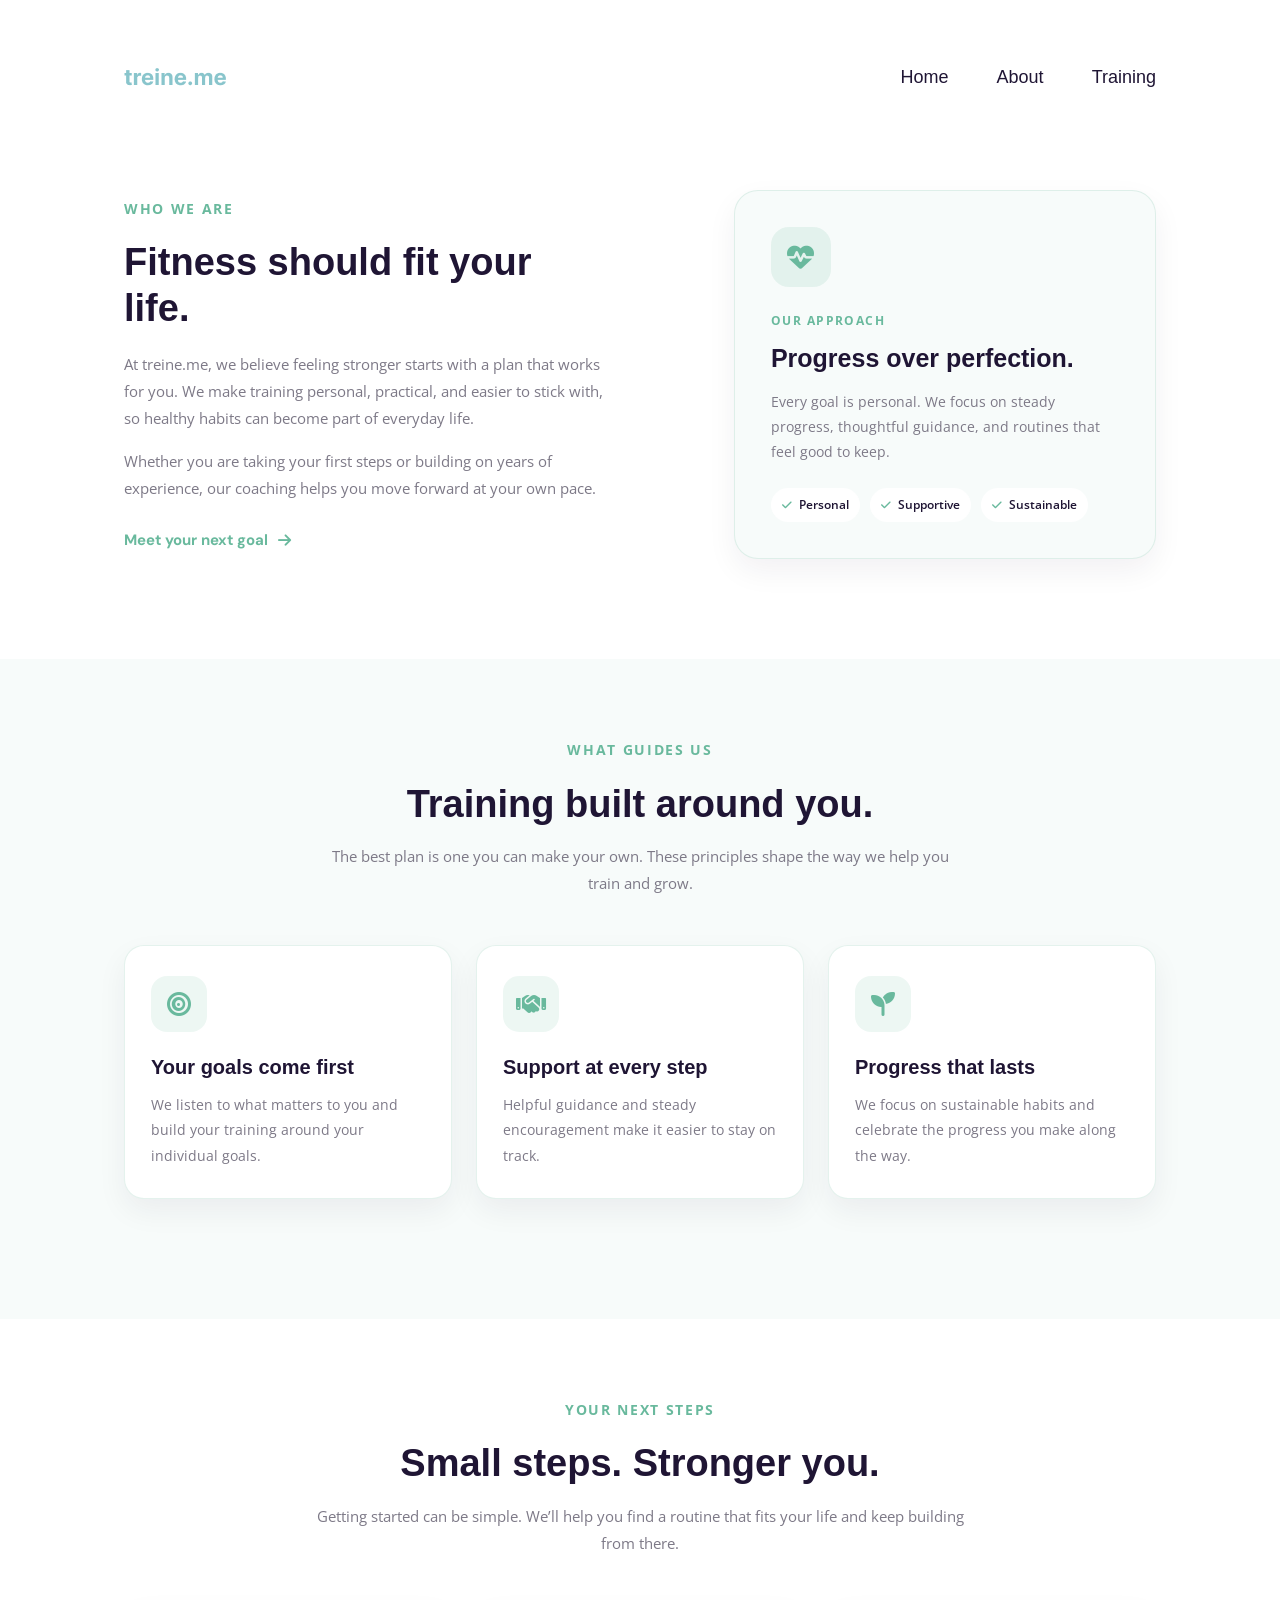
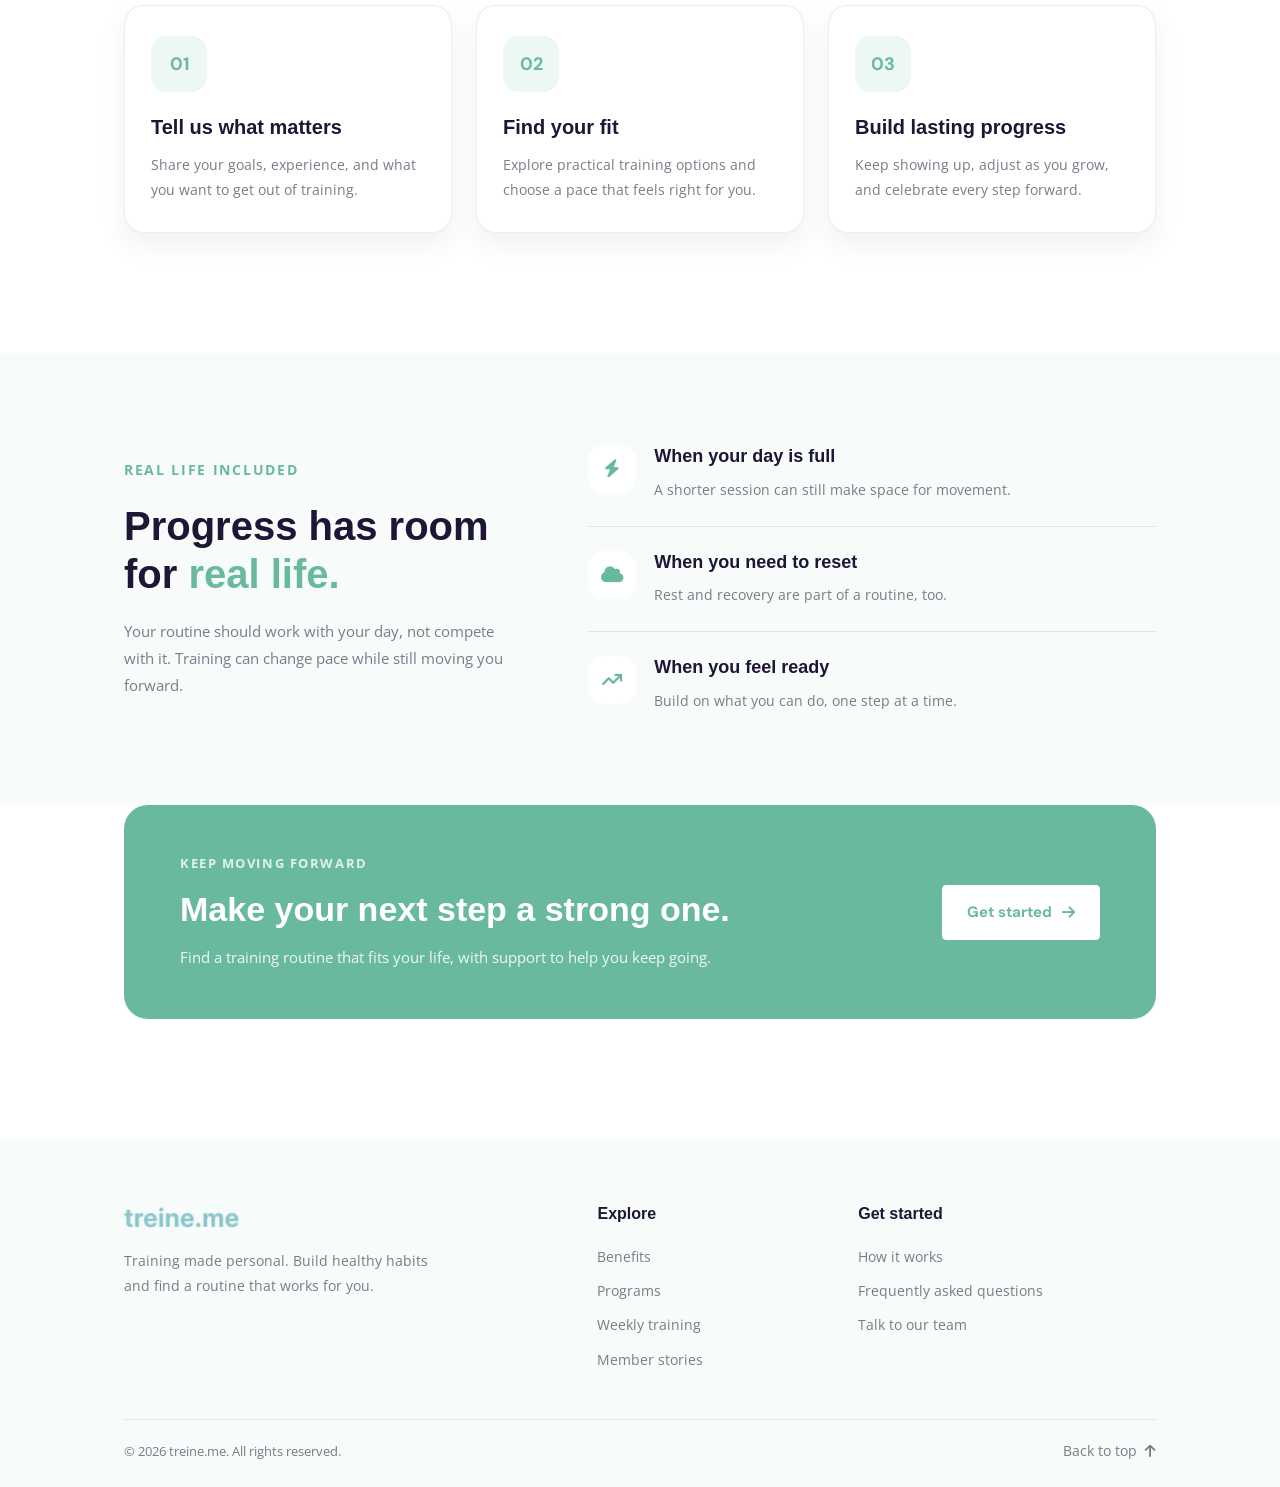
==== commit a2ca7685: "about real life section added" ====
--- a/about.html
+++ b/about.html
@@ -167,6 +167,53 @@
       </section>
       <!-- ==== How It Works Section End ==== -->
 
+      <!-- ==== Real Life Training Section Start ==== -->
+      <section id="about_real_life">
+        <div class="container about_real_life_wrapper">
+          <div class="about_real_life_intro">
+            <p class="section_tag">real life included</p>
+            <h2>Progress has room for <span>real life.</span></h2>
+            <p>
+              Your routine should work with your day, not compete with it.
+              Training can change pace while still moving you forward.
+            </p>
+          </div>
+
+          <div class="about_real_life_examples">
+            <article class="about_real_life_item">
+              <span class="about_real_life_marker" aria-hidden="true">
+                <i class="fa-solid fa-bolt"></i>
+              </span>
+              <div>
+                <h3>When your day is full</h3>
+                <p>A shorter session can still make space for movement.</p>
+              </div>
+            </article>
+
+            <article class="about_real_life_item">
+              <span class="about_real_life_marker" aria-hidden="true">
+                <i class="fa-solid fa-cloud"></i>
+              </span>
+              <div>
+                <h3>When you need to reset</h3>
+                <p>Rest and recovery are part of a routine, too.</p>
+              </div>
+            </article>
+
+            <article class="about_real_life_item">
+              <span class="about_real_life_marker" aria-hidden="true">
+                <i class="fa-solid fa-arrow-trend-up"></i>
+              </span>
+              <div>
+                <h3>When you feel ready</h3>
+                <p>Build on what you can do, one step at a time.</p>
+              </div>
+            </article>
+          </div>
+        </div>
+      </section>
+      <!-- ==== Real Life Training Section End ==== -->
+
       <!-- ==== About Call To Action Section Start ==== -->
       <section id="about_next_step">
         <div class="container">
--- a/css/style.css
+++ b/css/style.css
@@ -526,6 +526,100 @@
 }
 /* ==== About Journey Section Style End ==== */
 
+/* ==== Real Life Training Section Style Start ==== */
+#about_real_life {
+  padding: 80px 0;
+  background: #F7FBFA;
+}
+
+.about_real_life_wrapper {
+  display: flex;
+  align-items: center;
+  justify-content: space-between;
+  gap: 72px;
+}
+
+.about_real_life_intro {
+  flex: 0 0 38%;
+  min-width: 0;
+}
+
+.about_real_life_intro h2 {
+  margin-bottom: 20px;
+  color: #1F1534;
+  font-size: 40px;
+  font-weight: 700;
+  line-height: 120%;
+}
+
+.about_real_life_intro h2 span {
+  color: #69B99D;
+}
+
+.about_real_life_intro > p:last-child {
+  color: #7D7987;
+  font-family: "Open Sans", sans-serif;
+  font-size: 15px;
+  line-height: 180%;
+}
+
+.about_real_life_examples {
+  flex: 1;
+  min-width: 0;
+  padding: 12px 0;
+}
+
+.about_real_life_item {
+  display: flex;
+  align-items: flex-start;
+  gap: 18px;
+  padding: 24px 0;
+  border-bottom: 1px solid rgba(105, 185, 157, 0.24);
+}
+
+.about_real_life_item:first-child {
+  padding-top: 0;
+}
+
+.about_real_life_item:last-child {
+  padding-bottom: 0;
+  border-bottom: 0;
+}
+
+.about_real_life_marker {
+  display: flex;
+  flex: 0 0 48px;
+  align-items: center;
+  justify-content: center;
+  width: 48px;
+  height: 48px;
+  border-radius: 15px;
+  background: #FFFFFF;
+  color: #69B99D;
+  font-size: 18px;
+}
+
+.about_real_life_item > div {
+  flex: 1;
+  min-width: 0;
+}
+
+.about_real_life_item h3 {
+  margin-bottom: 8px;
+  color: #1F1534;
+  font-size: 18px;
+  font-weight: 700;
+  line-height: 130%;
+}
+
+.about_real_life_item p {
+  color: #7D7987;
+  font-family: "Open Sans", sans-serif;
+  font-size: 14px;
+  line-height: 180%;
+}
+/* ==== Real Life Training Section Style End ==== */
+
 /* ==== About Call To Action Section Style Start ==== */
 #about_next_step {
   padding: 0 0 120px;
